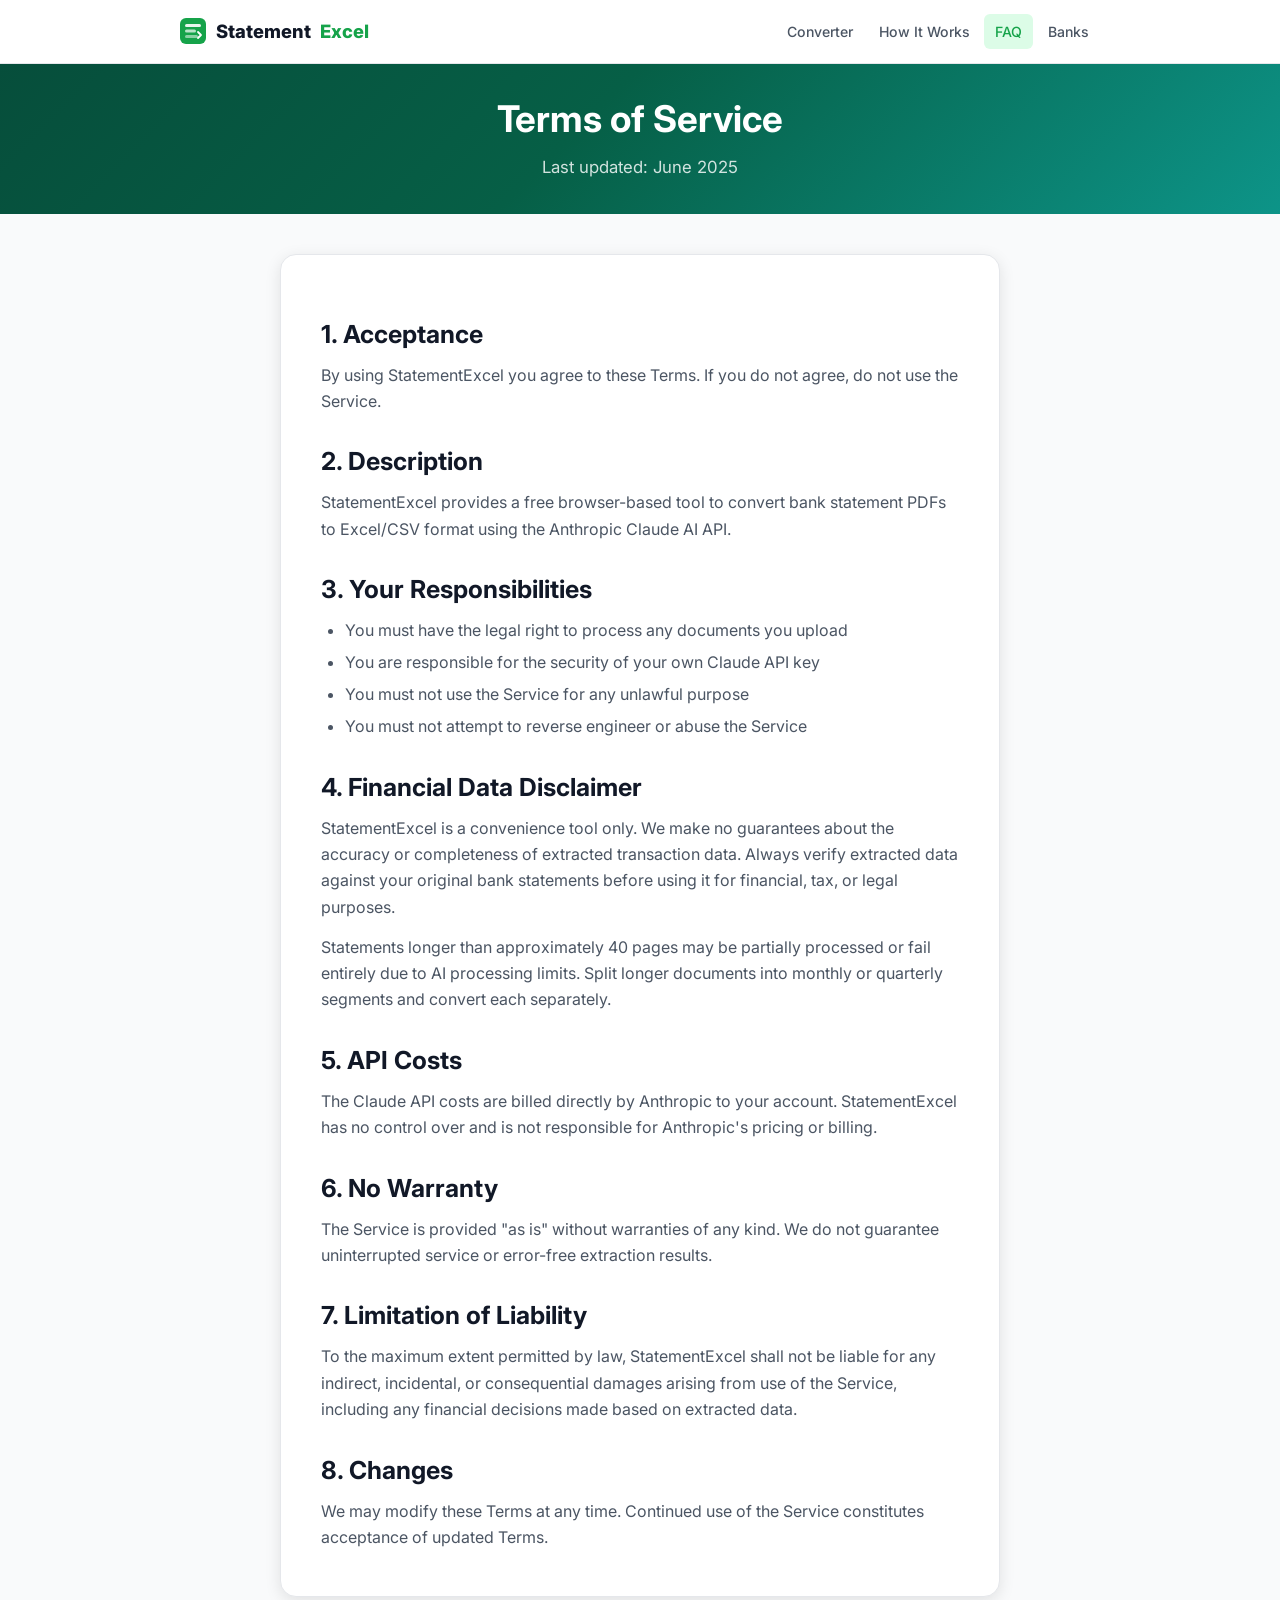
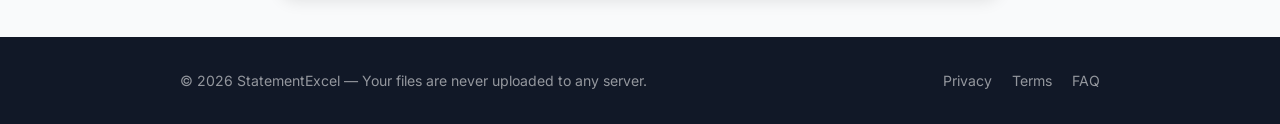
==== pages/faq.html @ 43a4fcd3 "Initial commit + Google Analytics G-93N4WFXYE1" ====
﻿<!DOCTYPE html>
<html lang="en">
<head>
  <meta charset="UTF-8">
  <meta name="viewport" content="width=device-width, initial-scale=1.0">
  <title>Terms of Service | StatementExcel</title>
  <meta name="description" content="StatementExcel terms of service. Free to use for personal and commercial purposes.">
  <link rel="canonical" href="https://yourdomain.com/pages/terms.html">
  <link rel="preconnect" href="https://fonts.googleapis.com">
  <link rel="preconnect" href="https://fonts.gstatic.com" crossorigin>
  <link href="https://fonts.googleapis.com/css2?family=Inter:wght@400;500;600;700;800&display=swap" rel="stylesheet">
  <link rel="stylesheet" href="../css/vars.css">
  <link rel="stylesheet" href="../css/base.css">
  <link rel="stylesheet" href="../css/layout.css">
  <link rel="stylesheet" href="../css/components.css">
<!-- Google Analytics -->
<script async src="https://www.googletagmanager.com/gtag/js?id=G-93N4WFXYE1"></script>
<script>
  window.dataLayer = window.dataLayer || [];
  function gtag(){dataLayer.push(arguments);}
  gtag('js', new Date());
  gtag('config', 'G-93N4WFXYE1');
</script>
</head>
<body>
<div id="site-header"></div>
<section class="hero" style="padding:2rem 0"><div class="container"><h1>Terms of Service</h1><p>Last updated: June 2025</p></div></section>
<main class="main-content">
  <div class="container">
    <div class="tool-card" style="padding:2rem 2.5rem;max-width:720px;margin:0 auto">
      <article class="prose">
        <h2>1. Acceptance</h2>
        <p>By using StatementExcel you agree to these Terms. If you do not agree, do not use the Service.</p>

        <h2>2. Description</h2>
        <p>StatementExcel provides a free browser-based tool to convert bank statement PDFs to Excel/CSV format using the Anthropic Claude AI API.</p>

        <h2>3. Your Responsibilities</h2>
        <ul>
          <li>You must have the legal right to process any documents you upload</li>
          <li>You are responsible for the security of your own Claude API key</li>
          <li>You must not use the Service for any unlawful purpose</li>
          <li>You must not attempt to reverse engineer or abuse the Service</li>
        </ul>

        <h2>4. Financial Data Disclaimer</h2>
        <p>StatementExcel is a convenience tool only. We make no guarantees about the accuracy or completeness of extracted transaction data. Always verify extracted data against your original bank statements before using it for financial, tax, or legal purposes.</p>
        <p>Statements longer than approximately 40 pages may be partially processed or fail entirely due to AI processing limits. Split longer documents into monthly or quarterly segments and convert each separately.</p>

        <h2>5. API Costs</h2>
        <p>The Claude API costs are billed directly by Anthropic to your account. StatementExcel has no control over and is not responsible for Anthropic's pricing or billing.</p>

        <h2>6. No Warranty</h2>
        <p>The Service is provided "as is" without warranties of any kind. We do not guarantee uninterrupted service or error-free extraction results.</p>

        <h2>7. Limitation of Liability</h2>
        <p>To the maximum extent permitted by law, StatementExcel shall not be liable for any indirect, incidental, or consequential damages arising from use of the Service, including any financial decisions made based on extracted data.</p>

        <h2>8. Changes</h2>
        <p>We may modify these Terms at any time. Continued use of the Service constitutes acceptance of updated Terms.</p>
      </article>
    </div>
  </div>
</main>
<div id="site-footer"></div>
<script src="../js/utils.js"></script>
<script src="../js/layout.js"></script>
</body>
</html>
---- css/vars.css ----
:root {
  --primary: #16a34a;
  --primary-dark: #15803d;
  --primary-light: #dcfce7;
  --accent: #0d9488;
  --accent-light: #ccfbf1;
  --info: #2563eb;
  --info-light: #dbeafe;
  --warning: #d97706;
  --warning-light: #fef3c7;
  --danger: #dc2626;

  --text-primary: #111827;
  --text-secondary: #4b5563;
  --text-muted: #9ca3af;
  --border: #e5e7eb;
  --bg: #f9fafb;
  --bg-white: #ffffff;

  --radius-sm: 6px;
  --radius: 10px;
  --radius-lg: 16px;
  --shadow-sm: 0 1px 3px rgba(0,0,0,.08);
  --shadow: 0 4px 16px rgba(0,0,0,.10);
  --shadow-lg: 0 8px 32px rgba(0,0,0,.14);

  --font: 'Inter', system-ui, -apple-system, sans-serif;
  --max-w: 960px;
  --header-h: 64px;
}
---- css/base.css ----
*, *::before, *::after { box-sizing: border-box; margin: 0; padding: 0; }
html { font-size: 16px; scroll-behavior: smooth; }
body {
  font-family: var(--font);
  background: var(--bg);
  color: var(--text-primary);
  line-height: 1.65;
  min-height: 100vh;
  display: flex;
  flex-direction: column;
}
img { max-width: 100%; display: block; }
a { color: var(--primary); text-decoration: none; }
a:hover { text-decoration: underline; }
h1,h2,h3,h4 { line-height: 1.25; font-weight: 700; }
h1 { font-size: clamp(1.6rem, 4vw, 2.3rem); }
h2 { font-size: clamp(1.2rem, 3vw, 1.55rem); }
h3 { font-size: 1.1rem; }
p { color: var(--text-secondary); margin-bottom: .8rem; }
p:last-child { margin-bottom: 0; }
ul,ol { padding-left: 1.5rem; color: var(--text-secondary); }
li { margin-bottom: .35rem; }
code { background: var(--bg); border: 1px solid var(--border); border-radius: 4px; padding: .1rem .35rem; font-size: .88em; }
.container { max-width: var(--max-w); margin: 0 auto; padding: 0 1.25rem; }
.sr-only { position:absolute;width:1px;height:1px;overflow:hidden;clip:rect(0,0,0,0); }
---- css/layout.css ----
/* ── HEADER ─────────────────────────────── */
.site-header {
  background: var(--bg-white);
  border-bottom: 1px solid var(--border);
  position: sticky; top: 0; z-index: 100;
  height: var(--header-h);
}
.site-header .container {
  display: flex; align-items: center;
  justify-content: space-between;
  height: 100%; gap: 1.5rem;
}
.logo {
  display: flex; align-items: center; gap: .6rem;
  font-weight: 800; font-size: 1.15rem;
  color: var(--text-primary); text-decoration: none; flex-shrink: 0;
}
.logo-dot { color: var(--primary); }
.site-nav { display: flex; align-items: center; gap: .2rem; }
.site-nav a {
  font-size: .88rem; font-weight: 500; color: var(--text-secondary);
  padding: .38rem .7rem; border-radius: var(--radius-sm);
  transition: color .15s, background .15s; text-decoration: none;
}
.site-nav a:hover { color: var(--primary); background: var(--primary-light); }
.site-nav a.active { color: var(--primary); background: var(--primary-light); }

/* ── HERO ───────────────────────────────── */
.hero {
  background: linear-gradient(135deg, #064e3b 0%, #065f46 45%, #0d9488 100%);
  color: #fff; padding: 3rem 0 2.5rem; text-align: center;
}
.hero h1 { color: #fff; margin-bottom: .75rem; }
.hero p { color: rgba(255,255,255,.82); font-size: 1.05rem; max-width: 620px; margin: 0 auto; }
.hero-badge {
  display: inline-flex; align-items: center; gap: .4rem;
  background: rgba(255,255,255,.15); border: 1px solid rgba(255,255,255,.25);
  color: #fff; font-size: .78rem; font-weight: 600;
  padding: .28rem .75rem; border-radius: 999px; margin-bottom: 1rem;
  text-transform: uppercase; letter-spacing: .06em;
}
.hero-trust {
  display: flex; justify-content: center; gap: 1.5rem;
  margin-top: 1.25rem; flex-wrap: wrap;
}
.hero-trust span {
  display: flex; align-items: center; gap: .35rem;
  font-size: .82rem; color: rgba(255,255,255,.8); font-weight: 500;
}

/* ── MAIN ───────────────────────────────── */
.main-content { flex: 1; padding: 2.5rem 0; }

/* ── AD SLOTS ───────────────────────────── */
.ad-slot {
  background: var(--bg); border: 1px dashed var(--border);
  border-radius: var(--radius); display: flex;
  align-items: center; justify-content: center;
  color: var(--text-muted); font-size: .8rem;
}
.ad-leaderboard { height: 90px; margin: 1.25rem 0; }
.ad-rectangle  { height: 250px; max-width: 336px; margin: 1.5rem auto; }
.ad-banner     { height: 90px; margin: 1.5rem 0; }

/* ── CALLOUTS ───────────────────────────── */
.callout {
  border-left: 4px solid; border-radius: 0 var(--radius-sm) var(--radius-sm) 0;
  padding: .9rem 1.1rem; margin: 1.1rem 0;
}
.callout-green  { border-color: var(--primary);  background: var(--primary-light); }
.callout-green  strong { color: var(--primary-dark); }
.callout-blue   { border-color: var(--info);     background: var(--info-light); }
.callout-blue   strong { color: #1e40af; }
.callout-yellow { border-color: var(--warning);  background: var(--warning-light); }
.callout-yellow strong { color: var(--warning); }

/* ── FEATURE GRID ───────────────────────── */
.feature-grid {
  display: grid; grid-template-columns: repeat(auto-fit, minmax(200px, 1fr));
  gap: 1rem; margin: 1.5rem 0;
}
.feature-card {
  background: var(--bg-white); border: 1px solid var(--border);
  border-radius: var(--radius); padding: 1.25rem;
  box-shadow: var(--shadow-sm);
}
.feature-icon { font-size: 1.6rem; margin-bottom: .5rem; }
.feature-card h3 { font-size: .95rem; margin-bottom: .3rem; }
.feature-card p  { font-size: .88rem; margin: 0; }

/* ── FAQ ────────────────────────────────── */
.faq-item { border-bottom: 1px solid var(--border); padding: 1rem 0; }
.faq-item:first-child { border-top: 1px solid var(--border); }
.faq-q {
  font-weight: 600; cursor: pointer; display: flex;
  justify-content: space-between; align-items: center;
  gap: 1rem; color: var(--text-primary); font-size: .98rem;
}
.faq-q::after { content: '+'; font-size: 1.3rem; color: var(--primary); flex-shrink: 0; }
.faq-item.open .faq-q::after { content: '−'; }
.faq-a { display: none; padding-top: .6rem; font-size: .93rem; }
.faq-item.open .faq-a { display: block; }

/* ── FOOTER ─────────────────────────────── */
.site-footer {
  background: #111827; color: rgba(255,255,255,.55);
  padding: 2rem 0; font-size: .88rem; margin-top: auto;
}
.footer-inner {
  display: flex; flex-wrap: wrap;
  align-items: center; justify-content: space-between; gap: 1rem;
}
.footer-links { display: flex; gap: 1.25rem; flex-wrap: wrap; }
.footer-links a { color: rgba(255,255,255,.55); }
.footer-links a:hover { color: #fff; }

/* ── PROSE ──────────────────────────────── */
.prose h2 { margin: 2rem 0 .75rem; }
.prose h3 { margin: 1.25rem 0 .45rem; color: var(--text-primary); }
.prose p, .prose ul, .prose ol { margin-bottom: .85rem; }
.prose table { border-collapse: collapse; width: 100%; margin: 1.25rem 0; border-radius: var(--radius); overflow: hidden; box-shadow: var(--shadow-sm); }
.prose th { background: var(--primary); color: #fff; padding: .65rem 1rem; text-align: left; font-size: .9rem; }
.prose td { padding: .6rem 1rem; border-bottom: 1px solid var(--border); font-size: .9rem; color: var(--text-secondary); }
.prose tr:nth-child(even) td { background: var(--bg); }

/* ── RESPONSIVE ─────────────────────────── */
@media (max-width: 640px) {
  .hero { padding: 2rem 0 1.75rem; }
  .hero-trust { gap: 1rem; }
  .footer-inner { flex-direction: column; text-align: center; }
  .site-nav a { font-size: .78rem; padding: .3rem .5rem; }
}
---- css/components.css ----
/* ── TOOL CARD ──────────────────────────── */
.tool-card {
  background: var(--bg-white); border: 1px solid var(--border);
  border-radius: var(--radius-lg); box-shadow: var(--shadow); overflow: hidden;
}
.tool-card-header {
  background: var(--bg); border-bottom: 1px solid var(--border);
  padding: .7rem 1.25rem; display: flex; align-items: center; gap: .75rem;
}
.tool-card-title { font-weight: 700; font-size: 1rem; color: var(--text-primary); }
.tool-card-sub   { font-size: .82rem; color: var(--text-muted); margin-left: auto; }

/* ── DROP ZONE ──────────────────────────── */
.dropzone-wrap { padding: 1.5rem 1.5rem .5rem; }
.dropzone {
  border: 2px dashed var(--border); border-radius: var(--radius);
  padding: 2.75rem 1.5rem; text-align: center; cursor: pointer;
  transition: border-color .2s, background .2s; background: var(--bg);
  position: relative;
}
.dropzone:hover, .dropzone.over { border-color: var(--primary); background: var(--primary-light); }
.dropzone input[type="file"] {
  position: absolute; inset: 0; opacity: 0; cursor: pointer; width: 100%; height: 100%;
}
.dz-icon  { font-size: 2.2rem; margin-bottom: .5rem; }
.dz-title { font-weight: 600; color: var(--text-secondary); margin-bottom: .25rem; font-size: 1rem; }
.dz-sub   { font-size: .82rem; color: var(--text-muted); margin: 0; }

/* ── FILE BADGE ─────────────────────────── */
.file-badge {
  display: flex; align-items: center; gap: .75rem;
  background: var(--primary-light); border: 1px solid #86efac;
  border-radius: var(--radius-sm); padding: .6rem 1rem; margin: .75rem 1.5rem;
}
.file-badge-icon { font-size: 1.3rem; flex-shrink: 0; }
.file-badge-name { font-weight: 600; font-size: .9rem; color: var(--text-primary); }
.file-badge-size { font-size: .8rem; color: var(--text-muted); }
.file-badge-remove {
  margin-left: auto; background: none; border: none; cursor: pointer;
  color: var(--text-muted); font-size: 1.1rem; padding: .1rem .25rem;
  border-radius: 4px; transition: color .15s;
}
.file-badge-remove:hover { color: var(--danger); }

/* ── PROGRESS ───────────────────────────── */
.progress-wrap { padding: 1rem 1.5rem; }
.progress-label {
  font-size: .88rem; font-weight: 600; color: var(--text-secondary);
  margin-bottom: .4rem; display: flex; justify-content: space-between;
}
.progress-bar-bg {
  height: 8px; background: var(--border); border-radius: 999px; overflow: hidden;
}
.progress-bar {
  height: 100%; background: var(--primary); border-radius: 999px;
  transition: width .3s ease; width: 0%;
}
.status-msg {
  font-size: .85rem; color: var(--text-secondary); margin-top: .5rem;
  min-height: 1.2rem;
}

/* ── CONTROLS ───────────────────────────── */
.tool-controls {
  display: flex; align-items: center; gap: .75rem;
  padding: 1rem 1.5rem; border-top: 1px solid var(--border); flex-wrap: wrap;
}

/* ── BUTTONS ────────────────────────────── */
.btn {
  display: inline-flex; align-items: center; gap: .45rem;
  padding: .62rem 1.4rem; border-radius: var(--radius-sm);
  font-size: .95rem; font-weight: 600; cursor: pointer; border: none;
  transition: all .15s; text-decoration: none; white-space: nowrap;
}
.btn-primary { background: var(--primary); color: #fff; }
.btn-primary:hover { background: var(--primary-dark); }
.btn-success { background: #0d9488; color: #fff; }
.btn-success:hover { background: #0f766e; }
.btn-outline {
  background: transparent; color: var(--text-secondary);
  border: 1.5px solid var(--border);
}
.btn-outline:hover { border-color: var(--primary); color: var(--primary); }
.btn:disabled { opacity: .4; cursor: not-allowed; pointer-events: none; }
.btn-sm { padding: .38rem .85rem; font-size: .85rem; }

/* ── RESULT TABLE ───────────────────────── */
.result-panel { border-top: 1px solid var(--border); }
.result-header {
  display: flex; align-items: center; gap: 1rem;
  padding: 1rem 1.5rem; background: var(--primary-light);
  border-bottom: 1px solid #86efac; flex-wrap: wrap;
}
.result-title { font-weight: 700; color: var(--primary-dark); font-size: .95rem; }
.result-count { font-size: .82rem; color: var(--text-secondary); }
.result-actions { margin-left: auto; display: flex; gap: .5rem; }
.result-table-wrap {
  overflow-x: auto; max-height: 380px; overflow-y: auto;
}
.result-table {
  width: 100%; border-collapse: collapse; font-size: .85rem; min-width: 560px;
}
.result-table th {
  background: #f0fdf4; color: var(--primary-dark); font-weight: 700;
  padding: .55rem .9rem; text-align: left; border-bottom: 2px solid #bbf7d0;
  position: sticky; top: 0;
}
.result-table td {
  padding: .5rem .9rem; border-bottom: 1px solid var(--border);
  color: var(--text-secondary); vertical-align: top;
}
.result-table tr:nth-child(even) td { background: #fafafa; }
.result-table tr:hover td { background: var(--primary-light); }
.amount-positive { color: var(--primary); font-weight: 600; }
.amount-negative { color: var(--danger); font-weight: 600; }
.summary-bar {
  display: flex; gap: 1.5rem; padding: .75rem 1.5rem;
  background: var(--bg); border-top: 1px solid var(--border); flex-wrap: wrap;
}
.sum-item { display: flex; flex-direction: column; gap: .1rem; }
.sum-label { font-size: .72rem; text-transform: uppercase; letter-spacing: .06em; color: var(--text-muted); font-weight: 600; }
.sum-value { font-size: 1rem; font-weight: 700; }
.sum-value.pos { color: var(--primary); }
.sum-value.neg { color: var(--danger); }

/* ── API KEY INPUT ──────────────────────── */
.api-row {
  padding: .75rem 1.5rem; border-top: 1px solid var(--border);
  display: flex; align-items: center; gap: .75rem; flex-wrap: wrap;
}
.api-row label { font-size: .85rem; font-weight: 600; color: var(--text-secondary); white-space: nowrap; }
.api-input {
  flex: 1; min-width: 220px; padding: .5rem .8rem;
  border: 1.5px solid var(--border); border-radius: var(--radius-sm);
  font-size: .88rem; font-family: var(--font);
  transition: border-color .15s; background: var(--bg-white);
}
.api-input:focus { outline: none; border-color: var(--primary); }
.api-hint { font-size: .78rem; color: var(--text-muted); }

/* ── TOAST ──────────────────────────────── */
#toast-container { position: fixed; bottom: 1.5rem; right: 1.5rem; z-index: 999; display: flex; flex-direction: column; gap: .5rem; }
.toast {
  background: #111827; color: #fff; padding: .65rem 1.1rem;
  border-radius: var(--radius-sm); font-size: .88rem; font-weight: 500;
  box-shadow: var(--shadow-lg); animation: ti .2s ease;
}
.toast.success { background: var(--primary); }
.toast.error   { background: var(--danger); }
@keyframes ti { from { opacity:0;transform:translateY(8px); } to { opacity:1;transform:none; } }

/* ── STEPS ──────────────────────────────── */
.steps { display: flex; gap: 0; margin: 1.5rem 0; flex-wrap: wrap; }
.step {
  flex: 1; min-width: 160px; display: flex; flex-direction: column;
  align-items: center; text-align: center; padding: 1.25rem 1rem;
  background: var(--bg-white); border: 1px solid var(--border);
  border-right: none; position: relative;
}
.step:first-child { border-radius: var(--radius) 0 0 var(--radius); }
.step:last-child  { border-radius: 0 var(--radius) var(--radius) 0; border-right: 1px solid var(--border); }
.step-num {
  width: 32px; height: 32px; background: var(--primary); color: #fff;
  border-radius: 50%; display: flex; align-items: center; justify-content: center;
  font-weight: 700; font-size: .9rem; margin-bottom: .5rem; flex-shrink: 0;
}
.step h3 { font-size: .88rem; margin-bottom: .2rem; }
.step p  { font-size: .8rem; margin: 0; }

/* ── RESPONSIVE ─────────────────────────── */
@media (max-width: 600px) {
  .tool-controls { gap: .5rem; }
  .steps { flex-direction: column; }
  .step { border-right: 1px solid var(--border); border-bottom: none; border-radius: 0; }
  .step:first-child { border-radius: var(--radius) var(--radius) 0 0; }
  .step:last-child  { border-radius: 0 0 var(--radius) var(--radius); border-bottom: 1px solid var(--border); }
  .result-actions { width: 100%; }
}
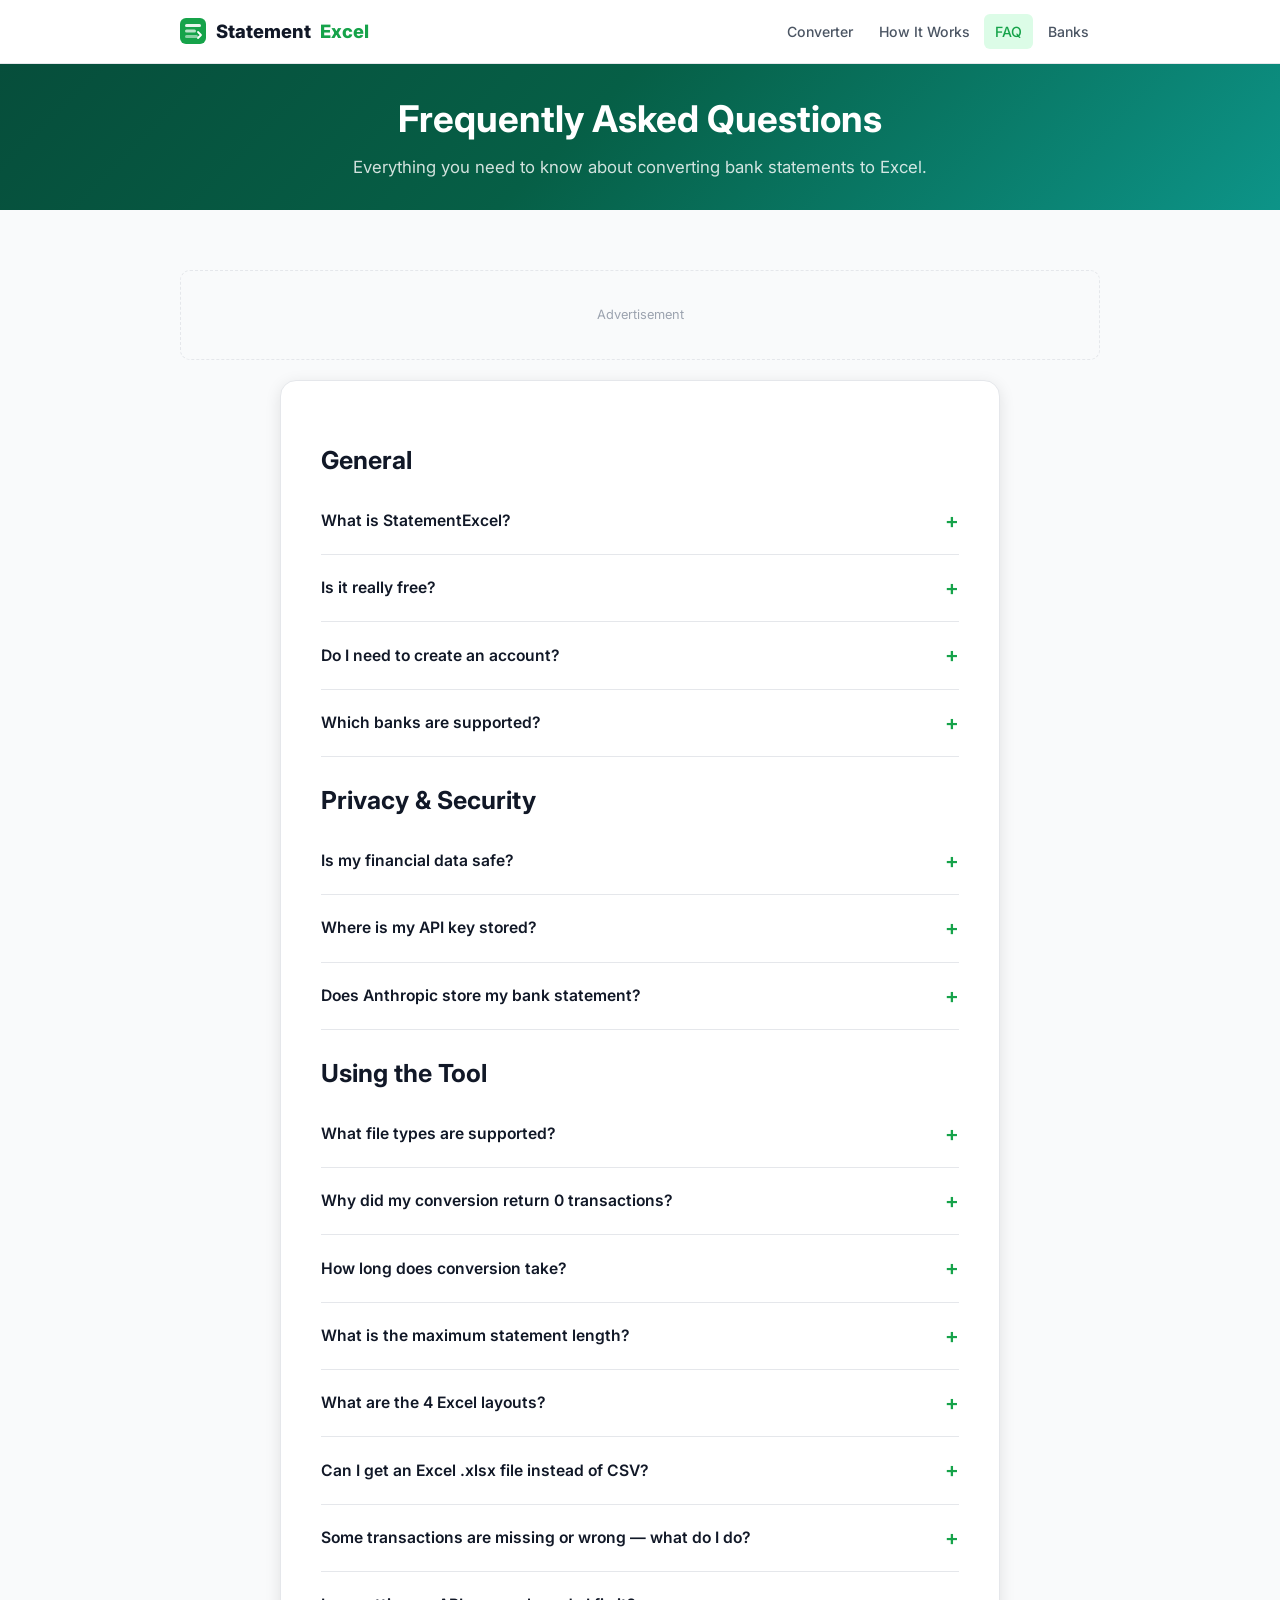
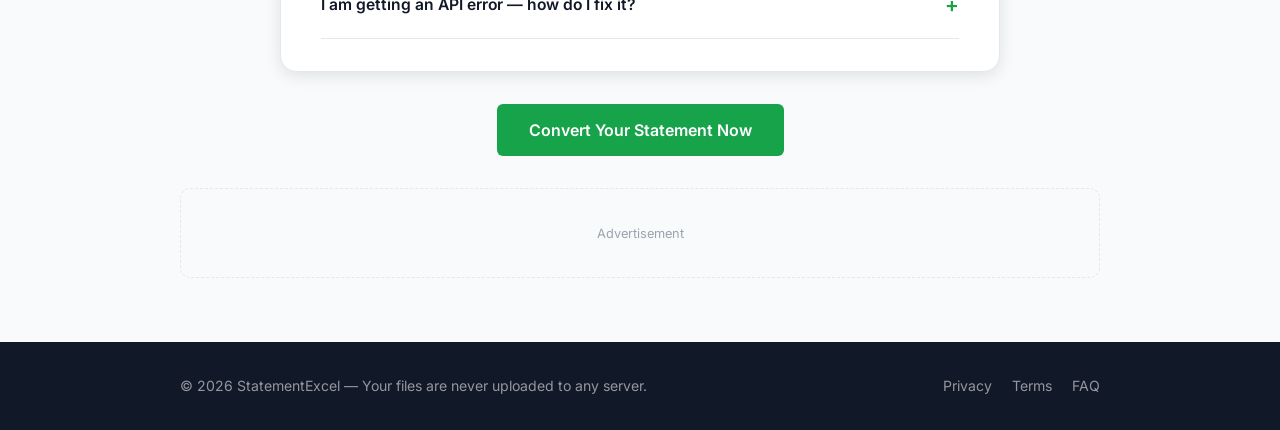
==== commit b5dc0d05: "Fix faq.html — replace incorrect Terms content with real FAQ" ====
--- a/pages/faq.html
+++ b/pages/faq.html
@@ -3,9 +3,10 @@
 <head>
   <meta charset="UTF-8">
   <meta name="viewport" content="width=device-width, initial-scale=1.0">
-  <title>Terms of Service | StatementExcel</title>
-  <meta name="description" content="StatementExcel terms of service. Free to use for personal and commercial purposes.">
-  <link rel="canonical" href="https://yourdomain.com/pages/terms.html">
+  <title>FAQ — Bank Statement to Excel Converter | StatementExcel</title>
+  <meta name="description" content="Frequently asked questions about StatementExcel. Learn how to convert bank statement PDFs to Excel, which banks are supported, how your data is kept private, and more.">
+  <meta name="keywords" content="bank statement converter FAQ, bank statement to excel questions, pdf to csv help, statementexcel faq, bank statement converter how it works">
+  <link rel="canonical" href="https://yourdomain.com/pages/faq.html">
   <link rel="preconnect" href="https://fonts.googleapis.com">
   <link rel="preconnect" href="https://fonts.gstatic.com" crossorigin>
   <link href="https://fonts.googleapis.com/css2?family=Inter:wght@400;500;600;700;800&display=swap" rel="stylesheet">
@@ -24,44 +25,129 @@
 </head>
 <body>
 <div id="site-header"></div>
-<section class="hero" style="padding:2rem 0"><div class="container"><h1>Terms of Service</h1><p>Last updated: June 2025</p></div></section>
+
+<section class="hero" style="padding:2rem 0 1.75rem">
+  <div class="container">
+    <h1>Frequently Asked Questions</h1>
+    <p>Everything you need to know about converting bank statements to Excel.</p>
+  </div>
+</section>
+
 <main class="main-content">
   <div class="container">
+
+    <div class="ad-slot ad-leaderboard">Advertisement</div>
+
     <div class="tool-card" style="padding:2rem 2.5rem;max-width:720px;margin:0 auto">
       <article class="prose">
-        <h2>1. Acceptance</h2>
-        <p>By using StatementExcel you agree to these Terms. If you do not agree, do not use the Service.</p>
 
-        <h2>2. Description</h2>
-        <p>StatementExcel provides a free browser-based tool to convert bank statement PDFs to Excel/CSV format using the Anthropic Claude AI API.</p>
+        <h2>General</h2>
 
-        <h2>3. Your Responsibilities</h2>
-        <ul>
-          <li>You must have the legal right to process any documents you upload</li>
-          <li>You are responsible for the security of your own Claude API key</li>
-          <li>You must not use the Service for any unlawful purpose</li>
-          <li>You must not attempt to reverse engineer or abuse the Service</li>
-        </ul>
+        <div class="faq-item">
+          <div class="faq-q">What is StatementExcel?</div>
+          <div class="faq-a"><p>StatementExcel is a free browser-based tool that converts bank statement PDFs into clean Excel or CSV spreadsheets using AI. It works with any bank, requires no sign-up, and your files never leave your device.</p></div>
+        </div>
 
-        <h2>4. Financial Data Disclaimer</h2>
-        <p>StatementExcel is a convenience tool only. We make no guarantees about the accuracy or completeness of extracted transaction data. Always verify extracted data against your original bank statements before using it for financial, tax, or legal purposes.</p>
-        <p>Statements longer than approximately 40 pages may be partially processed or fail entirely due to AI processing limits. Split longer documents into monthly or quarterly segments and convert each separately.</p>
+        <div class="faq-item">
+          <div class="faq-q">Is it really free?</div>
+          <div class="faq-a"><p>Yes — StatementExcel itself is completely free. The only cost is the Claude AI API usage billed directly to your Anthropic account. New Anthropic accounts receive free credits worth roughly $5–10, enough to convert dozens of statements.</p></div>
+        </div>
 
-        <h2>5. API Costs</h2>
-        <p>The Claude API costs are billed directly by Anthropic to your account. StatementExcel has no control over and is not responsible for Anthropic's pricing or billing.</p>
+        <div class="faq-item">
+          <div class="faq-q">Do I need to create an account?</div>
+          <div class="faq-a"><p>No account is needed for StatementExcel. You only need a free Claude API key from <a href="https://console.anthropic.com" target="_blank" rel="noopener">console.anthropic.com</a>, which is saved locally in your browser.</p></div>
+        </div>
 
-        <h2>6. No Warranty</h2>
-        <p>The Service is provided "as is" without warranties of any kind. We do not guarantee uninterrupted service or error-free extraction results.</p>
+        <div class="faq-item">
+          <div class="faq-q">Which banks are supported?</div>
+          <div class="faq-a"><p>All banks that produce text-based PDF statements are supported — Chase, Bank of America, Wells Fargo, Barclays, ANZ, CommBank, and hundreds more worldwide. See the full <a href="banks.html">supported banks list</a>. If your bank isn't listed it almost certainly still works.</p></div>
+        </div>
 
-        <h2>7. Limitation of Liability</h2>
-        <p>To the maximum extent permitted by law, StatementExcel shall not be liable for any indirect, incidental, or consequential damages arising from use of the Service, including any financial decisions made based on extracted data.</p>
+        <h2 style="margin-top:1.75rem">Privacy &amp; Security</h2>
 
-        <h2>8. Changes</h2>
-        <p>We may modify these Terms at any time. Continued use of the Service constitutes acceptance of updated Terms.</p>
+        <div class="faq-item">
+          <div class="faq-q">Is my financial data safe?</div>
+          <div class="faq-a"><p>Yes. Your PDF is sent directly from your browser to the Anthropic Claude API using your personal API key. StatementExcel never receives, stores, or logs your financial data at any point. We have no server that touches your files.</p></div>
+        </div>
+
+        <div class="faq-item">
+          <div class="faq-q">Where is my API key stored?</div>
+          <div class="faq-a"><p>Your Claude API key is stored only in your browser's localStorage. It is never sent to StatementExcel servers — only to Anthropic directly when making API calls.</p></div>
+        </div>
+
+        <div class="faq-item">
+          <div class="faq-q">Does Anthropic store my bank statement?</div>
+          <div class="faq-a"><p>Anthropic processes your document via their API and discards it according to their data retention policies. Review <a href="https://www.anthropic.com/privacy" target="_blank" rel="noopener">Anthropic's privacy policy</a> for full details.</p></div>
+        </div>
+
+        <h2 style="margin-top:1.75rem">Using the Tool</h2>
+
+        <div class="faq-item">
+          <div class="faq-q">What file types are supported?</div>
+          <div class="faq-a"><p>Text-based PDF files (.pdf) and plain text files (.txt). Most e-statements downloaded directly from your bank's online portal are text-based and will work correctly.</p></div>
+        </div>
+
+        <div class="faq-item">
+          <div class="faq-q">Why did my conversion return 0 transactions?</div>
+          <div class="faq-a"><p>Your PDF is likely image-based (scanned) rather than text-based. Try selecting text in the PDF — if you can't highlight any, it's a scanned image. Contact your bank and request a digital e-statement instead.</p></div>
+        </div>
+
+        <div class="faq-item">
+          <div class="faq-q">How long does conversion take?</div>
+          <div class="faq-a"><p>Typically 15–45 seconds depending on statement length and Anthropic API response time. Longer statements with many transactions may take up to 90 seconds.</p></div>
+        </div>
+
+        <div class="faq-item">
+          <div class="faq-q">What is the maximum statement length?</div>
+          <div class="faq-a"><p>Statements up to approximately 40 pages work reliably. Longer statements may hit API token limits — split them into monthly segments and convert each separately.</p></div>
+        </div>
+
+        <div class="faq-item">
+          <div class="faq-q">What are the 4 Excel layouts?</div>
+          <div class="faq-a">
+            <ul>
+              <li><strong>Standard</strong> — Single amount column with +/- signs. Best for most users.</li>
+              <li><strong>Split Columns</strong> — Separate Withdrawals and Deposits columns (Chase style).</li>
+              <li><strong>Accountant View</strong> — Absolute values with DR/CR labels, running balance. Ideal for bookkeeping.</li>
+              <li><strong>Minimal Clean</strong> — Date, description, amount only. Best for importing into other tools.</li>
+            </ul>
+          </div>
+        </div>
+
+        <div class="faq-item">
+          <div class="faq-q">Can I get an Excel .xlsx file instead of CSV?</div>
+          <div class="faq-a"><p>The download is a CSV file, which opens directly in Microsoft Excel, Google Sheets, and Numbers. CSV is universally compatible with all spreadsheet software. Simply double-click the file to open it in Excel.</p></div>
+        </div>
+
+        <div class="faq-item">
+          <div class="faq-q">Some transactions are missing or wrong — what do I do?</div>
+          <div class="faq-a"><p>AI extraction achieves 95%+ accuracy but is not perfect. Always verify the extracted data against your original statement before using it for financial or tax purposes. Unusual statement layouts may occasionally cause errors.</p></div>
+        </div>
+
+        <div class="faq-item">
+          <div class="faq-q">I am getting an API error — how do I fix it?</div>
+          <div class="faq-a">
+            <ul>
+              <li>Check your API key is correct and starts with <code>sk-ant-</code></li>
+              <li>Check you have credits remaining at <a href="https://console.anthropic.com" target="_blank" rel="noopener">console.anthropic.com</a></li>
+              <li>Try a shorter statement if the file is very large</li>
+              <li>Wait a moment and try again — occasional API timeouts resolve themselves</li>
+            </ul>
+          </div>
+        </div>
+
       </article>
     </div>
+
+    <div style="text-align:center;margin:2rem 0">
+      <a href="../index.html" class="btn btn-primary" style="font-size:1rem;padding:.8rem 2rem">Convert Your Statement Now</a>
+    </div>
+
+    <div class="ad-slot ad-banner">Advertisement</div>
+
   </div>
 </main>
+
 <div id="site-footer"></div>
 <script src="../js/utils.js"></script>
 <script src="../js/layout.js"></script>
